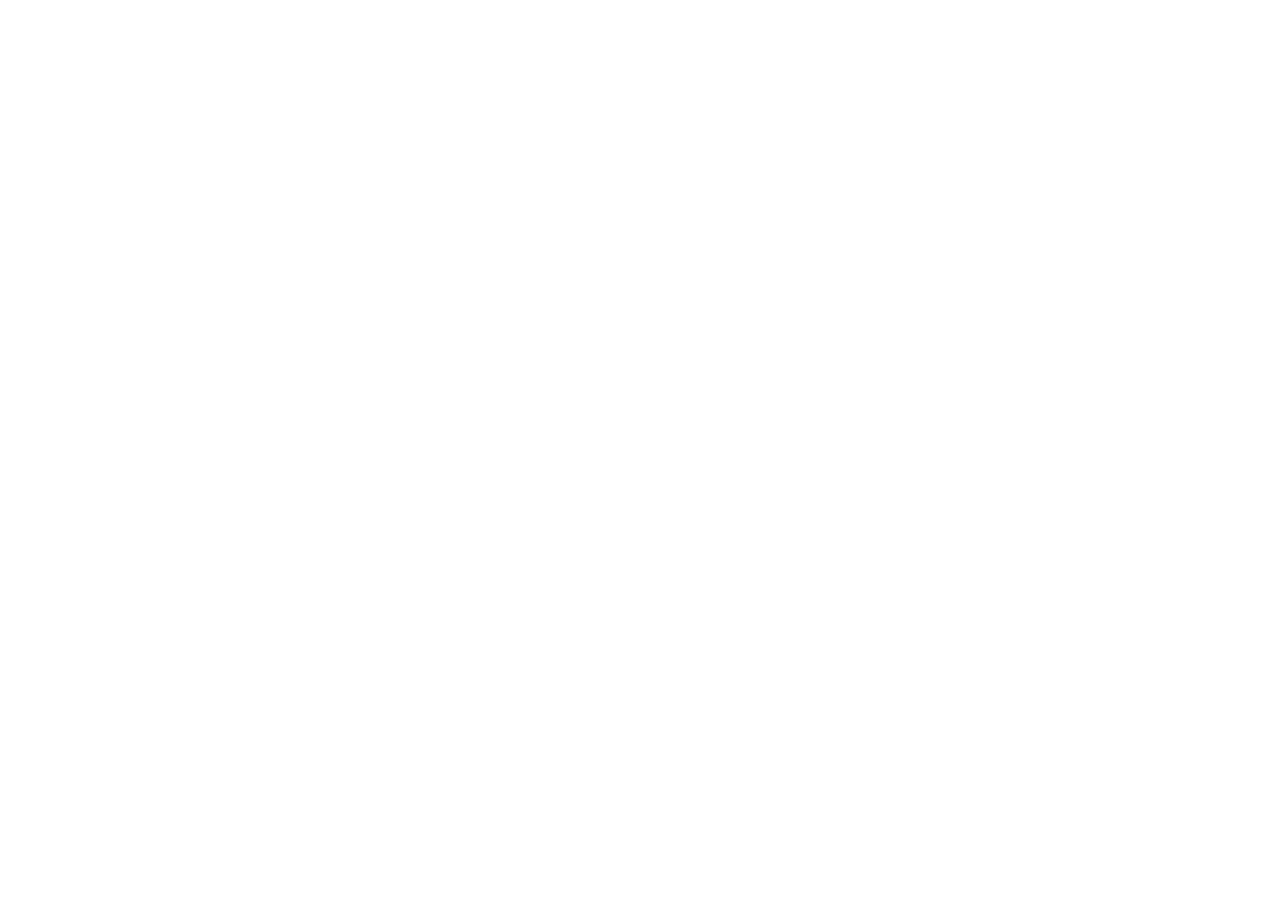
==== src/challenge_3/index.html @ 45764e77 "feat: Init Challenge 3 (Add index.html, challenge_3.css and svg folder" ====
<!DOCTYPE html>
<html lang="pt-BR>
<head>
  <meta charset=" UTF-8">
<meta name="viewport" content="width=device-width, initial-scale=1.0">
<link rel="stylesheet" href="../styles/main.css">
<link rel="stylesheet" href="../styles/challenge_3.css">
<title>Document</title>
</head>

<body>

</body>

</html>
---- src/styles/main.css ----
@import url('https://fonts.googleapis.com/css2?family=Space+Grotesk:wght@300..700&display=swap');

/* Reset properties */
* {
  margin: 0;
  padding: 0;
  box-sizing: border-box;
}

/* Variables */
:root {
  --primary-color: #ffffff;
  --secondary-color: #d6d4e2;
  --thrid-color: #787490;
  --fourth-color: #18161f;
  --fiveth-color: #F5F4F6;
}

/* Global styles */
.fnt-md {
  font: 500 1.25rem/1.75rem "Space Grotesk", sans-serif;
}

.fnt-bg {
  font: 700 2rem/3rem "Space Grotesk", sans-serif;
}
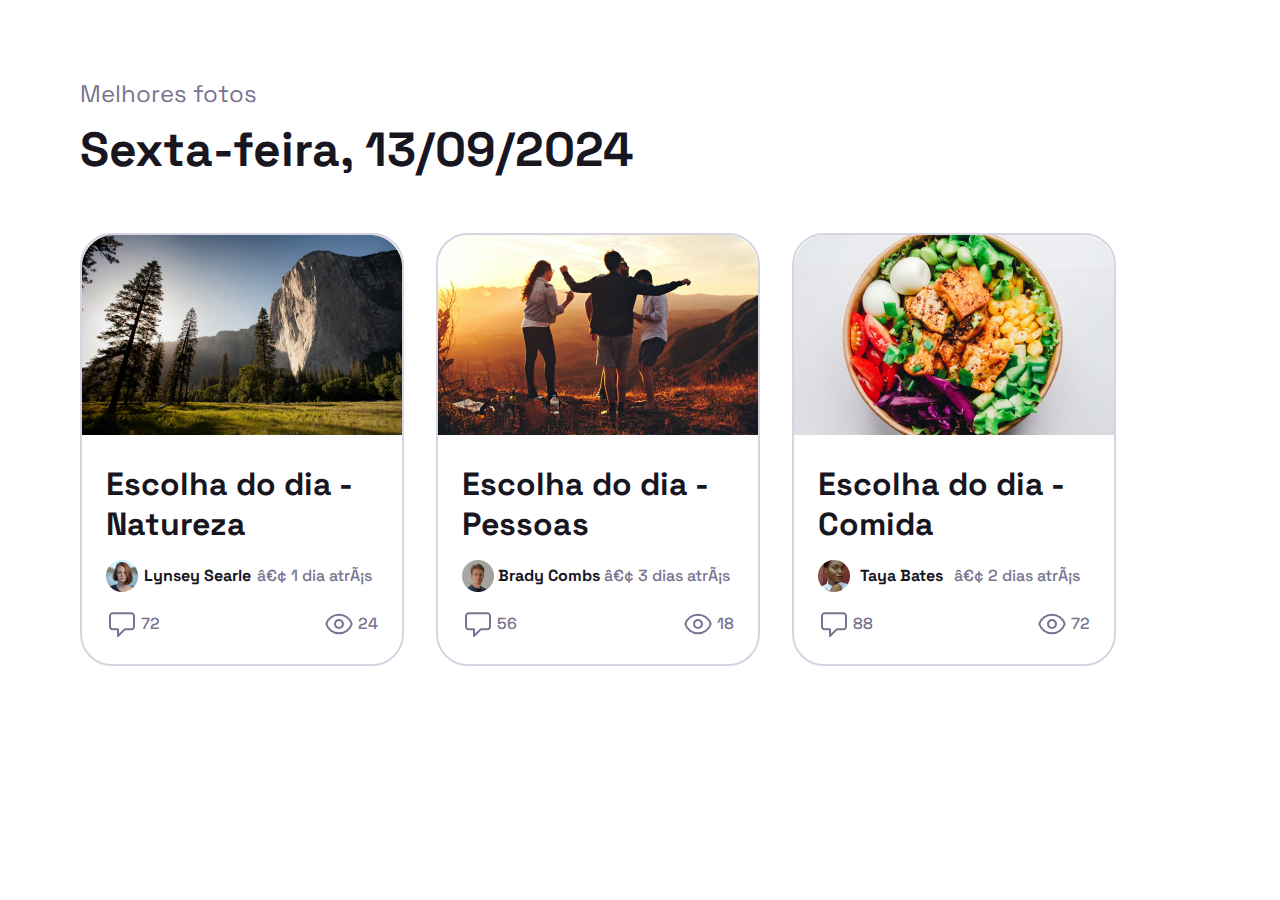
==== commit 712aa5d1: "Add layout challenge 3 - HTML and CSS files" ====
--- a/src/challenge_3/index.html
+++ b/src/challenge_3/index.html
@@ -5,11 +5,78 @@
 <meta name="viewport" content="width=device-width, initial-scale=1.0">
 <link rel="stylesheet" href="../styles/main.css">
 <link rel="stylesheet" href="../styles/challenge_3.css">
-<title>Document</title>
+<title>Card with Images</title>
 </head>
 
 <body>
-
+  <div class="container">
+    <header class="app_current-day">
+      <span class="app_title-page">Melhores fotos</span>
+      <h1 class="currency-day">Sexta-feira, 13/09/2024</h1>
+    </header>
+    <main class="app_cards">
+      <div class="card">
+        <figure><img src="../assets/challgenge_3/img.png" alt=""></figure>
+        <div class="app_main-user">
+          <h2>Escolha do dia - Natureza</h2>
+          <div class="user">
+            <img src="../assets/challgenge_3/Ellipse 1.png" alt="" class="user_img">
+            <div class="user_dt"><strong class="user_name">Lynsey Searle</strong><span>• 1 dia atrás</span></div>
+          </div>
+          <footer>
+            <div class="app_comments">
+              <span class="app_comment-icon"></span>
+              <span class="app_total-comments">72</span>
+            </div>
+            <div class="app_viewes">
+              <span class="app_viewes-icon"></span>
+              <span class="app_total-viewes">24</span>
+            </div>
+          </footer>
+        </div>
+      </div>
+      <div class="card">
+        <figure><img src="../assets/challgenge_3/img-1.png" alt=""></figure>
+        <div class="app_main-user">
+          <h2>Escolha do dia - Pessoas</h2>
+          <div class="user">
+            <img src="../assets/challgenge_3/Ellipse 1-1.png" alt="" class="user_img">
+            <div class="user_dt"><strong class="user_name">Brady Combs </strong><span>• 3 dias atrás</span></div>
+          </div>
+          <footer>
+            <div class="app_comments">
+              <span class="app_comment-icon"></span>
+              <span class="app_total-comments">56</span>
+            </div>
+            <div class="app_viewes">
+              <span class="app_viewes-icon"></span>
+              <span class="app_total-viewes">18</span>
+            </div>
+          </footer>
+        </div>
+      </div>
+      <div class="card">
+        <figure><img src="../assets/challgenge_3/img-2.png" alt=""></figure>
+        <div class="app_main-user">
+          <h2>Escolha do dia - Comida</h2>
+          <div class="user">
+            <img src="../assets/challgenge_3/Ellipse 1-2.png" alt="" class="user_img">
+            <div class="user_dt"><strong class="user_name">Taya Bates</strong><span>• 2 dias atrás</span></div>
+          </div>
+          <footer>
+            <div class="app_comments">
+              <span class="app_comment-icon"></span>
+              <span class="app_total-comments">88</span>
+            </div>
+            <div class="app_viewes">
+              <span class="app_viewes-icon"></span>
+              <span class="app_total-viewes">72</span>
+            </div>
+          </footer>
+        </div>
+      </div>
+    </main>
+  </div>
 </body>
 
 </html>--- a/src/styles/challenge_3.css
+++ b/src/styles/challenge_3.css
@@ -0,0 +1,104 @@
+* {
+  font-family: "Space Grotesk";
+}
+
+.container {
+  display: flex;
+  flex-direction: column;
+  height: 100vh;
+  width: 100vw;
+  padding: 5rem;
+}
+
+.app_current-day {
+  margin-bottom: 3.5rem;
+}
+
+.app_title-page {
+  color: var(--thrid-color);
+  font-size: 1.5rem;
+  font-weight: 400;
+  line-height: 1.75rem;
+}
+
+.currency-day {
+  color: var(--fourth-color);
+  font-size: 3rem;
+  font-weight: 700;
+  line-height: 3.3rem;
+  margin-top: 1rem;
+}
+
+.app_cards {
+  display: flex;
+  gap: 2rem;
+}
+
+.card {
+  flex: 1;
+  max-width: 324px;
+  border: 2px solid #D6D4E2;
+  border-radius: 2rem;
+}
+
+.app_main-user {
+  padding: 1.5rem;
+}
+
+.app_main-user>h2 {
+  color: var(--fourth-color);
+  font-size: 2rem;
+  line-height: 2.5rem;
+}
+
+.user {
+  display: flex;
+  align-items: center;
+  padding: 1rem 0;
+}
+
+.user_dt {
+  color: var(--fourth-color);
+  font-weight: 500;
+  flex: 1;
+  display: flex;
+  justify-content: space-evenly;
+}
+
+.user_dt>span {
+  display: inline-block;
+  color: var(--thrid-color);
+}
+
+.app_main-user>footer {
+  display: flex;
+  justify-content: space-between;
+  flex: 1;
+}
+
+.app_comments,
+.app_viewes {
+  display: flex;
+  gap: .2rem;
+  align-items: center;
+}
+
+.app_total-comments,
+.app_total-viewes {
+  color: var(--thrid-color);
+  font-size: 1rem;
+  font-weight: 500;
+  line-height: 1.5rem;
+}
+
+.app_comment-icon,
+.app_viewes-icon {
+  display: block;
+  height: 32px;
+  width: 32px;
+  background: url("../assets/challgenge_3/comment.svg");
+}
+
+.app_viewes-icon {
+  background: url("../assets/challgenge_3/view.svg");
+}